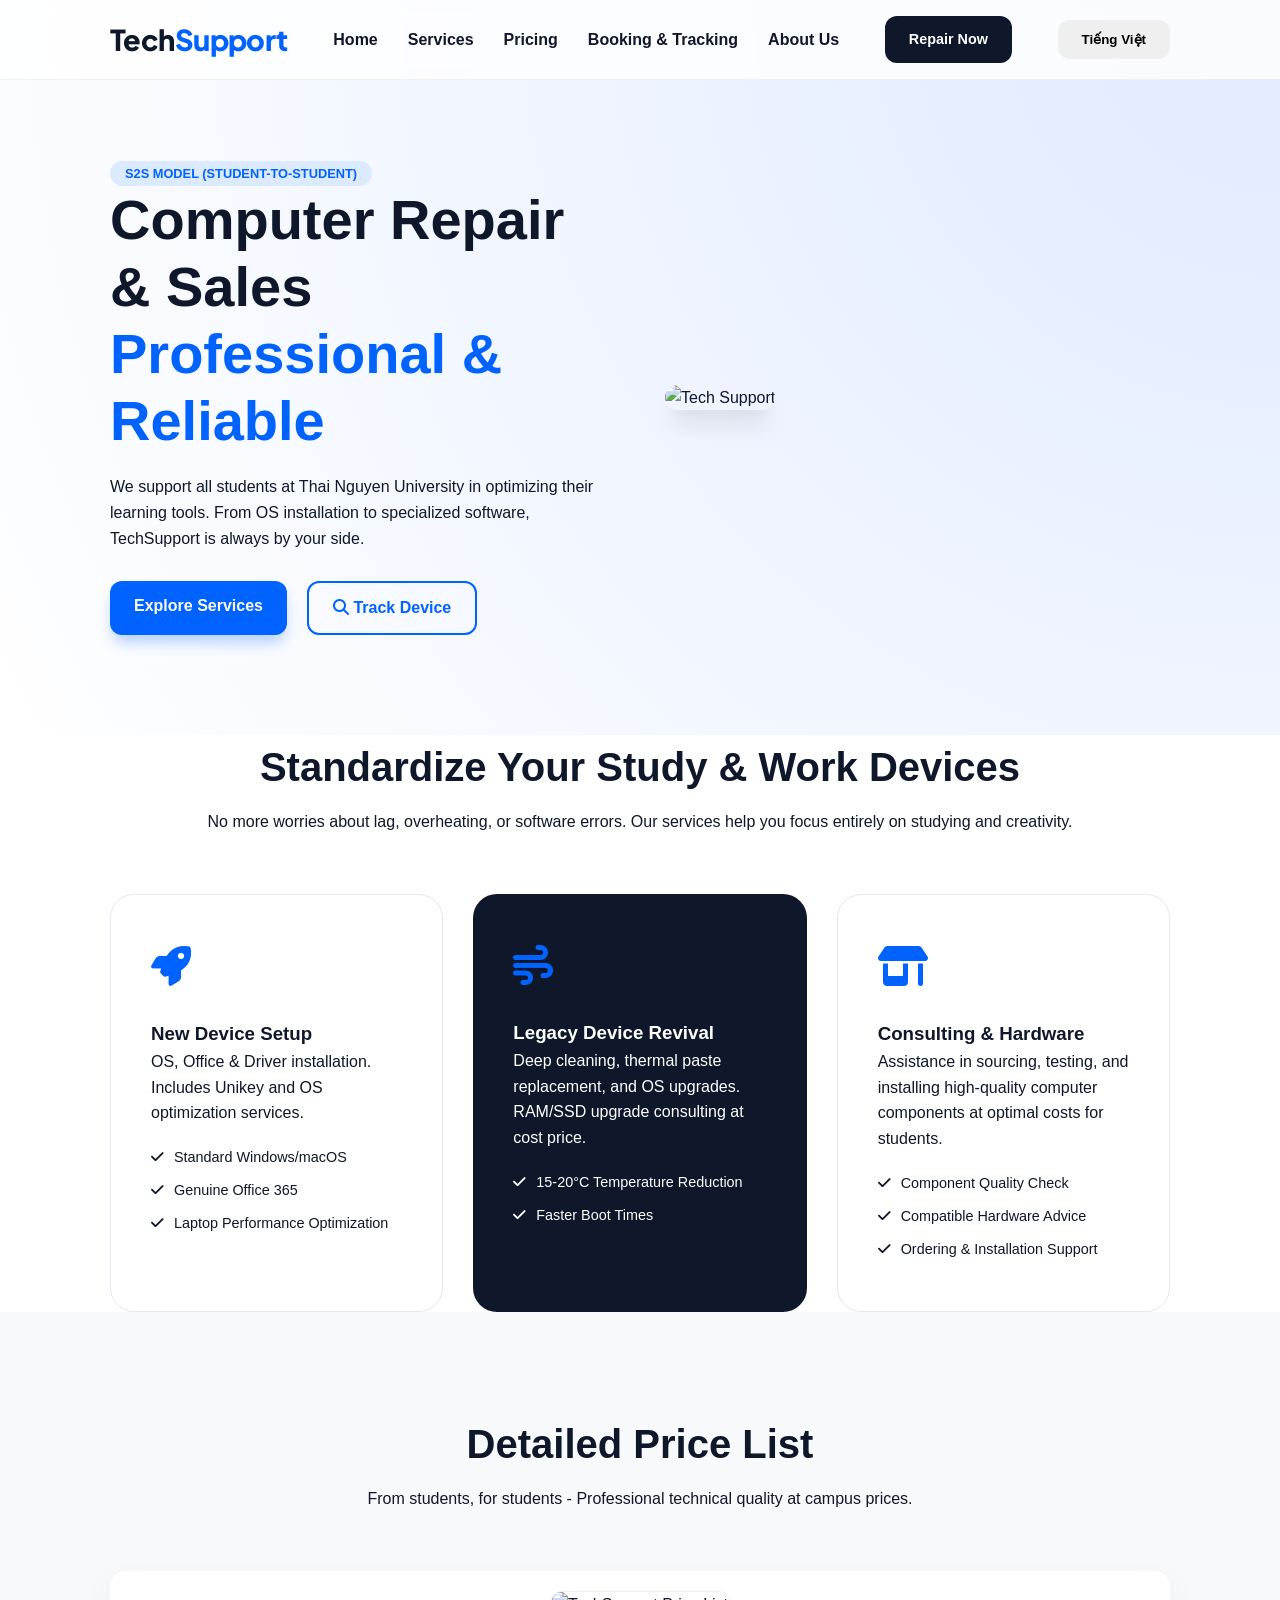
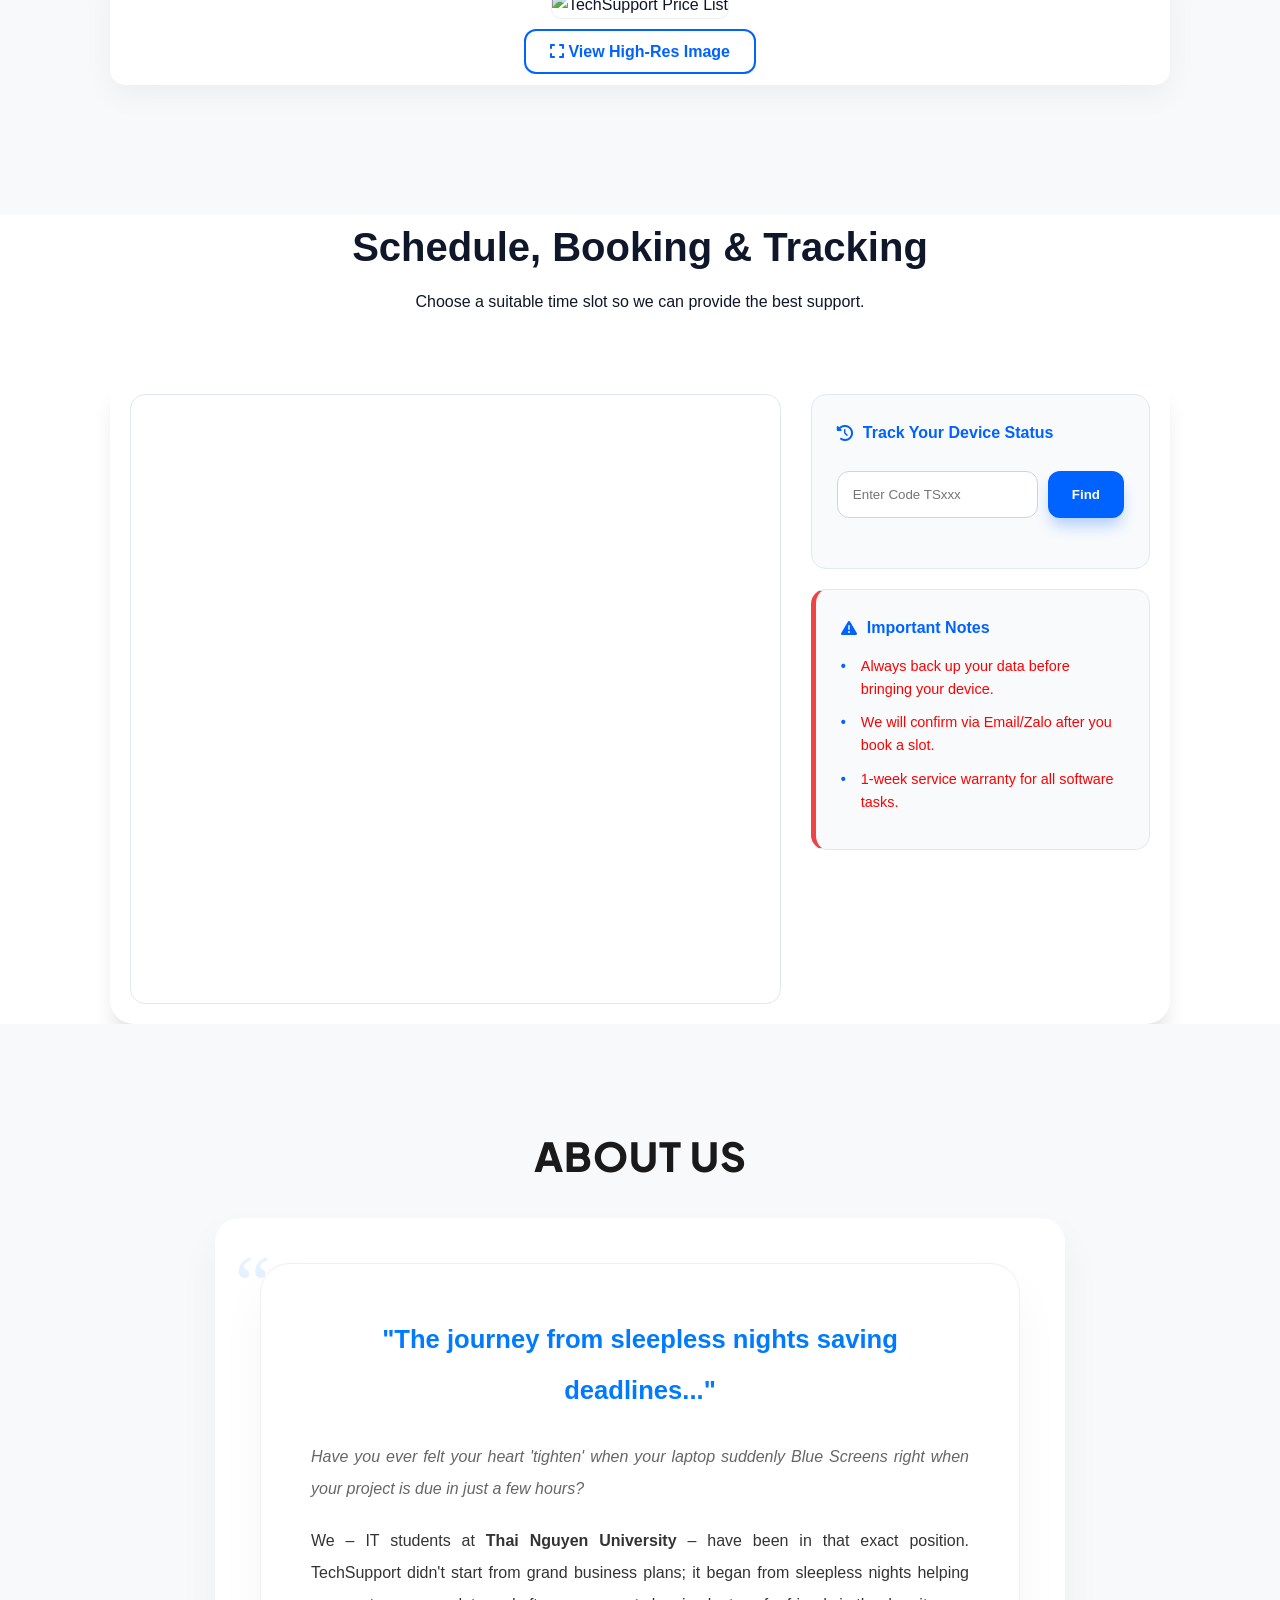
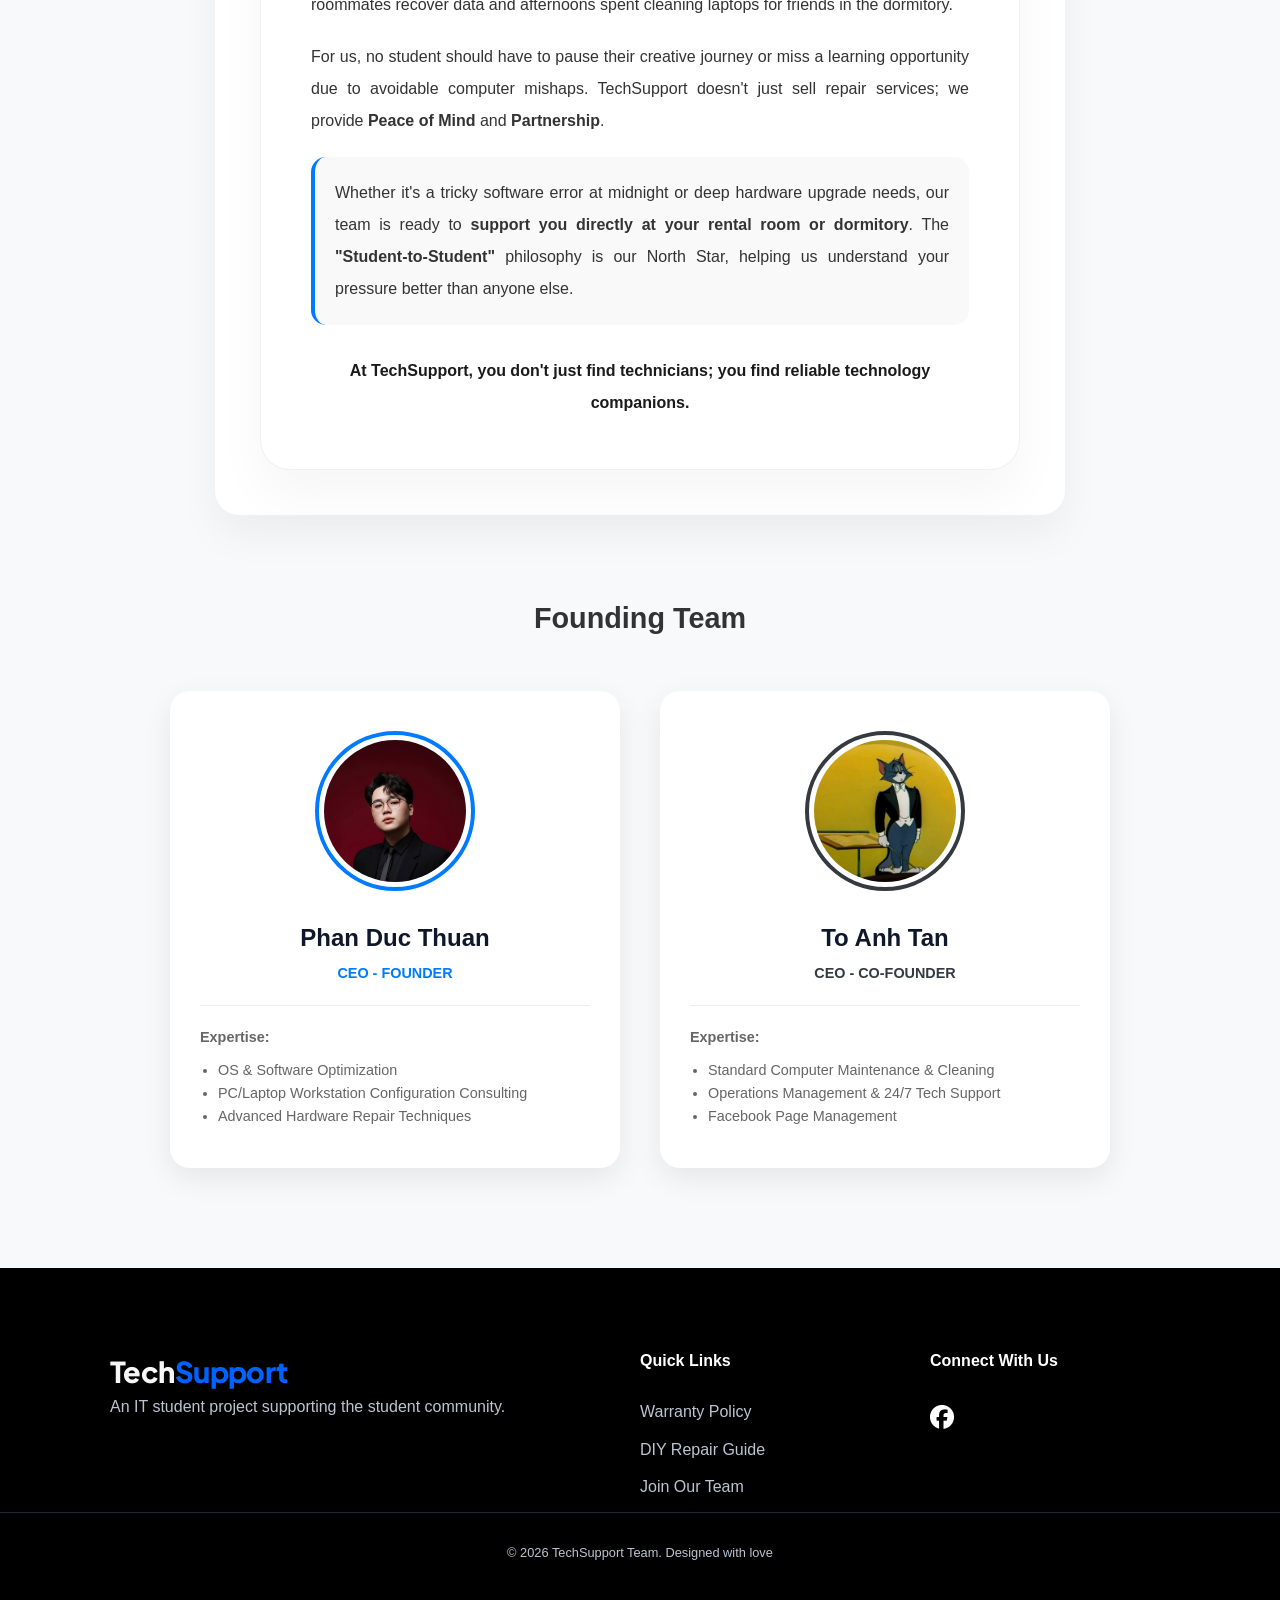
==== EnIndex.html @ 957a79d4 "TechSupport ver 2.0 (Fixed 404)" ====
<!DOCTYPE html>
<html lang="en">
<head>
    <meta charset="UTF-8">
    <meta name="viewport" content="width=device-width, initial-scale=1.0">
    <title>TechSupport</title>
    <link href="https://fonts.googleapis.com/css2?family=Plus+Jakarta+Sans:wght@400;600;800&display=swap" rel="stylesheet">
    <link rel="stylesheet" href="https://cdnjs.cloudflare.com/ajax/libs/font-awesome/6.4.0/css/all.min.css">
    <link rel="stylesheet" href="style.css">
    <link rel="icon" type="image/png" href="logo.png">
</head>
<body>

    <nav class="navbar">
        <div class="container nav-content">
            <div class="logo">Tech<span>Support</span></div>
            <ul class="nav-links">
                <li><a href="#home">Home</a></li>
                <li><a href="#services">Services</a></li>
                <li><a href="#software">Pricing</a></li>
                <li><a href="#booking">Booking & Tracking</a></li>
                <li><a href="#about">About Us</a></li>
            </ul>
            <a href="#booking" class="btn btn-nav">Repair Now</a>
            <button type="button" class="btn" onclick="window.location.href='index.html'">Tiếng Việt</button>
        </div>
    </nav>

    <header id="home" class="hero">
        <div class="container hero-wrapper">
            <div class="hero-text">
                <span class="badge">S2S Model (Student-to-Student)</span>
                <h1>Computer Repair & Sales <br><span>Professional & Reliable</span></h1>
                <p>We support all students at Thai Nguyen University in optimizing their learning tools. From OS installation to specialized software, TechSupport is always by your side.</p>
                <div class="hero-btns">
                    <a href="#services" class="btn btn-primary">Explore Services</a>
                    <a href="#booking" class="btn btn-outline"><i class="fa-solid fa-magnifying-glass"></i> Track Device</a>
                </div>
            </div>
            <div class="hero-image">
                <img src="https://cdn.hstatic.net/files/200000722513/file/laptop-1.jpg" alt="Tech Support">
            </div>
        </div>
    </header>

    <section id="services" class="section container">
        <div class="section-header">
            <h2>Standardize Your Study & Work Devices</h2>
            <p>No more worries about lag, overheating, or software errors. Our services help you focus entirely on studying and creativity.</p>
        </div>
        <div class="service-grid">
            <div class="card">
                <div class="card-icon"><i class="fa-solid fa-rocket"></i></div>
                <h3>New Device Setup</h3>
                <p>OS, Office & Driver installation. Includes Unikey and OS optimization services.</p>
                <ul class="card-list">
                    <li><i class="fa-solid fa-check"></i> Standard Windows/macOS</li>
                    <li><i class="fa-solid fa-check"></i> Genuine Office 365</li>
                    <li><i class="fa-solid fa-check"></i> Laptop Performance Optimization</li>
                </ul>
            </div>
            <div class="card active">
                <div class="card-icon"><i class="fa-solid fa-wind"></i></div>
                <h3>Legacy Device Revival</h3>
                <p>Deep cleaning, thermal paste replacement, and OS upgrades. RAM/SSD upgrade consulting at cost price.</p>
                <ul class="card-list">
                    <li><i class="fa-solid fa-check"></i> 15-20°C Temperature Reduction</li>
                    <li><i class="fa-solid fa-check"></i> Faster Boot Times</li>
                </ul>
            </div>
            <div class="card">
                <div class="card-icon"><i class="fa-solid fa-shop"></i></div>
                <h3>Consulting & Hardware</h3>
                <p>Assistance in sourcing, testing, and installing high-quality computer components at optimal costs for students.</p>
                <ul class="card-list">
                    <li><i class="fa-solid fa-check"></i> Component Quality Check</li>
                    <li><i class="fa-solid fa-check"></i> Compatible Hardware Advice</li>
                    <li><i class="fa-solid fa-check"></i> Ordering & Installation Support</li>
                </ul>
            </div>
        </div>
    </section>

    <section id="software" class="section gray-bg">
        <div class="container">
            <div class="section-header">
                <h2>Detailed Price List</h2>
                <p>From students, for students - Professional technical quality at campus prices.</p>
            </div>
            
            <div class="price-list-container">
                <img src="EnPricelist.png" alt="TechSupport Price List" class="price-img">
                
                <div class="price-actions">
                    <a href="EnPricelist.png" target="_blank" class="btn btn-outline">
                        <i class="fa-solid fa-expand"></i> View High-Res Image
                    </a>
                </div>
            </div>
    </section>

    <section id="booking" class="section container">
    <div class="section-header">
        <h2>Schedule, Booking & Tracking</h2>
        <p>Choose a suitable time slot so we can provide the best support.</p>
    </div>
    
    <div class="booking-wrapper">
        <div class="calendar-container">
            <iframe src="https://calendar.google.com/calendar/appointments/schedules/AcZssZ1w2_72dO9XWgs0VeVEP46Rj1G3YPMXmyUX6sjBnlM5pQ_FQQADXQ5QsxmzSHDE0nRqcTRRqhzc?gv=true" style="border: 0" width="100%" height="600" frameborder="0"></iframe>
        </div>
        <div class="booking-sidebar">
            <div class="info-card">
                <h4><i class="fa-solid fa-clock-rotate-left"></i> Track Your Device Status</h4>
                <div class="tracking-input">
                    <input type="text" id="trackID" placeholder="Enter Code TSxxx">
                    <button class="btn btn-primary">Find</button>
                </div>
            </div>
            
            <div class="info-card warning">
                <h4><i class="fa-solid fa-triangle-exclamation"></i> Important Notes</h4>
                <ul>
                    <li style="color: #ff0000;">Always back up your data before bringing your device.</li>
                    <li style="color: #ff0000;">We will confirm via Email/Zalo after you book a slot.</li>
                    <li style="color: #ff0000;">1-week service warranty for all software tasks.</li>
                </ul>
            </div>
        </div>
    </div>
</section>

<section id="about" class="section gray-bg">
    <div class="container">
        
        <div class="about-header">
            <h2 class="about-title" style="font-family: 'Plus Jakarta Sans', sans-serif;">About Us</h2>
            <div class="about-card-wrapper">
                <span class="quote-icon">“</span>
                <div class="about-content-inner">
                    <h3 class="about-subtitle">"The journey from sleepless nights saving deadlines..."</h3>

                    <p class="text-italic">
                        Have you ever felt your heart 'tighten' when your laptop suddenly Blue Screens right when your project is due in just a few hours?
                    </p>

                    <p class="text-paragraph">
                        We – IT students at <strong>Thai Nguyen University</strong> – have been in that exact position. TechSupport didn't start from grand business plans; it began from sleepless nights helping roommates recover data and afternoons spent cleaning laptops for friends in the dormitory.
                    </p>

                    <p class="text-paragraph">
                        For us, no student should have to pause their creative journey or miss a learning opportunity due to avoidable computer mishaps. TechSupport doesn't just sell repair services; we provide <strong>Peace of Mind</strong> and <strong>Partnership</strong>.
                    </p>

                    <p class="highlight-box">
                        Whether it's a tricky software error at midnight or deep hardware upgrade needs, our team is ready to <strong>support you directly at your rental room or dormitory</strong>. The <strong>"Student-to-Student"</strong> philosophy is our North Star, helping us understand your pressure better than anyone else.
                    </p>

                    <p class="text-footer">
                        At TechSupport, you don't just find technicians; you find reliable technology companions.
                    </p>
                </div>
            </div>
        </div>

        <h3 class="team-title">Founding Team</h3>
        <div class="team-container">
            
            <div class="team-card">
                <div class="team-card-body">
                    <img src="ThuanPhan.jpg" alt="CEO Founder" class="team-img">
                    <h4 class="team-name">Phan Duc Thuan</h4>
                    <p class="team-role">CEO - Founder</p>
                    <div class="expertise-box">
                        <strong>Expertise:</strong>
                        <ul class="expertise-list">
                            <li>OS & Software Optimization</li>
                            <li>PC/Laptop Workstation Configuration Consulting</li>
                            <li>Advanced Hardware Repair Techniques</li>
                        </ul>
                    </div>
                </div>
            </div>

            <div class="team-card">
                <div class="team-card-body">
                    <img src="ToTan.webp" alt="Co-Founder" class="team-img team-img-alt">
                    <h4 class="team-name">To Anh Tan</h4>
                    <p class="team-role team-role-alt">CEO - Co-Founder</p>
                    <div class="expertise-box">
                        <strong>Expertise:</strong>
                        <ul class="expertise-list">
                            <li>Standard Computer Maintenance & Cleaning</li>
                            <li>Operations Management & 24/7 Tech Support</li>
                            <li>Facebook Page Management</li>
                        </ul>
                    </div>
                </div>
            </div>

        </div>
    </div>
</section>

    <footer class="footer">
        <div class="container footer-grid">
            <div class="footer-about">
                <div class="logo" style="color: #f7f7f7;">Tech<span>Support</span></div>
                <p>An IT student project supporting the student community.</p>
            </div>
            <div class="footer-links">
                <h4>Quick Links</h4>
                <ul>
                    <li><a href="EnWarranty.html">Warranty Policy</a></li>
                    <li><a href="EnCareer.html">DIY Repair Guide</a></li>
                    <li><a href="EnRecruitment.html">Join Our Team</a></li>
                </ul>
            </div>
            <div class="footer-contact">
                <h4>Connect With Us</h4>
                <div class="social-icons">
                    <a href="https://www.facebook.com/people/TechSupport-Sinh-Viên-Vọc-Vạch/61582185616325/" style="color: white;"><i class="fa-brands fa-facebook"></i></a>
                </div>
            </div>
        </div>
        <div class="footer-bottom">
            <p>&copy; 2026 TechSupport Team. Designed with love</p>
        </div>
    </footer>
<script src="script.js"></script>
</body>
</html>
---- style.css ----
:root {
    --primary: #0062ff;
    --secondary: #00d2ff;
    --dark: #0f172a;
    --gray: #64748b;
    --light: #f8fafc;
    --white: #ffffff;
    --shadow: 0 20px 25px -5px rgba(0, 0, 0, 0.1), 0 10px 10px -5px rgba(0, 0, 0, 0.04);
}


* { margin: 0; padding: 0; box-sizing: border-box; }

body {
    font-family: 'Plus Jakarta Sans', sans-serif;
    color: var(--dark);
    background-color: var(--white);
    line-height: 1.6;
}

.container { max-width: 1200px; margin: 0 auto; padding: 0 20px; }

/* Navbar */
.navbar {
    height: 80px;
    display: flex;
    align-items: center;
    position: fixed;
    width: 100%;
    top: 0;
    background: rgba(255, 255, 255, 0.8);
    -webkit-backdrop-filter: blur(10px);
    backdrop-filter: blur(10px);
    z-index: 1000;
    border-bottom: 1px solid rgba(0,0,0,0.05);
}

.nav-content { display: flex; justify-content: space-between; align-items: center; width: 100%; }

.logo { 
    /* Ưu tiên Plus Jakarta Sans, nếu không có sẽ dùng Be Vietnam Pro */
    font-family: 'Plus Jakarta Sans', 'Be Vietnam Pro', sans-serif; 
    font-size: 1.8rem; 
    font-weight: 800; 
    letter-spacing: -0.02em; /* Giảm khoảng cách chữ để trông chuyên nghiệp hơn */ 
}

.logo span { 
    color: var(--primary); 
}

.nav-links { display: flex; list-style: none; gap: 30px; }
.nav-links a { text-decoration: none; color: var(--dark); font-weight: 600; transition: 0.3s; }
.nav-links a:hover { color: var(--primary); }

/* Buttons */
.btn {
    padding: 12px 24px;
    border-radius: 12px;
    text-decoration: none;
    font-weight: 700;
    transition: 0.3s;
    cursor: pointer;
    border: none;
}
.btn-primary { background: var(--primary); color: var(--white); box-shadow: 0 10px 15px -3px rgba(0, 98, 255, 0.3); }
.btn-outline { border: 2px solid var(--primary); color: var(--primary); background: transparent; }
.btn-nav { background: var(--dark); color: var(--white); font-size: 0.9rem; }
.btn:hover { transform: translateY(-2px); opacity: 0.9; }

/* Hero */
.hero {
    padding: 160px 0 100px;
    background: radial-gradient(circle at top right, #e0eaff, var(--white));
}
.hero-wrapper { display: flex; align-items: center; gap: 50px; }
.hero-text { flex: 1; }
.hero-text h1 { font-size: 3.5rem; line-height: 1.2; margin-bottom: 20px; }
.hero-text h1 span { color: var(--primary); }
.hero-btns { display: flex; gap: 20px; margin-top: 30px; }
.hero-image { flex: 1; }
.hero-image img { width: 100%; border-radius: 30px; box-shadow: var(--shadow); }
.badge { background: #dbeafe; color: var(--primary); padding: 5px 15px; border-radius: 20px; font-weight: 700; font-size: 0.8rem; text-transform: uppercase; }

/* Section Header */
.section { padding: 100px 0; }
.section-header { text-align: center; margin-bottom: 60px; }
.section-header h2 { font-size: 2.5rem; margin-bottom: 10px; }

/* Service Cards */
.service-grid { display: grid; grid-template-columns: repeat(auto-fit, minmax(300px, 1fr)); gap: 30px; }
.card {
    padding: 40px;
    border-radius: 24px;
    background: var(--white);
    border: 1px solid #e2e8f0;
    transition: 0.4s;
}
.card:hover { transform: translateY(-10px); border-color: var(--primary); box-shadow: var(--shadow); }
.card.active { background: var(--dark); color: var(--white); border: none; }
.card-icon { font-size: 2.5rem; color: var(--primary); margin-bottom: 20px; }
.card.active.card-icon { color: var(--secondary); }
.card-list { list-style: none; margin-top: 20px; }
.card-list li { margin-bottom: 10px; font-size: 0.9rem; display: flex; align-items: center; gap: 10px; }

/* Software Section */
.gray-bg { background: #f1f5f9; }
.software-tabs { display: flex; flex-direction: column; gap: 15px; }
.tab-item { background: var(--white); padding: 20px; border-radius: 15px; border-left: 5px solid var(--primary); font-weight: 600; }

/* Booking & Tracking */
.booking-container {
    display: grid;
    grid-template-columns: 1.2fr 1fr;
    gap: 50px;
    background: var(--white);
    padding: 60px;
    border-radius: 30px;
    box-shadow: var(--shadow);
}
.tracking-input { display: flex; gap: 10px; margin: 25px 0; }
.tracking-input input { flex: 1; padding: 15px; border-radius: 12px; border: 1px solid #cbd5e1; outline: none; }
.warning-text { color: #ef4444; font-weight: 700; font-size: 0.9rem; }
.iframe-placeholder {
    background: #f8fafc;
    height: 100%;
    border-radius: 20px;
    display: flex;
    flex-direction: column;
    justify-content: center;
    align-items: center;
    border: 2px dashed #cbd5e1;
    color: var(--gray);
}
.iframe-placeholder i { font-size: 3rem; margin-bottom: 15px; }

/* Footer */
.footer { background: #000000; color: #bbc5d2; padding: 80px 0 40px; }
.footer-grid { display: grid; grid-template-columns: 2fr 1fr 1fr; gap: 50px; margin-bottom: 50px; }
.footer-about.logo { color: var(--white); margin-bottom: 20px; }
.footer h4 { color: var(--white); margin-bottom: 25px; }
.footer ul { list-style: none; }
.footer ul li { margin-bottom: 12px; }
.footer ul a { color: inherit; text-decoration: none; transition: 0.3s; }
.footer ul a:hover { color: var(--white); }
.social-icons { display: flex; gap: 20px; font-size: 1.5rem; color:#007bff }
.footer-bottom { text-align: center; border-top: 1px solid #1e293b; padding-top: 30px; font-size: 0.8rem; }

/* Responsive */
@media (max-width: 992px) {
   .hero-wrapper { flex-direction: column; text-align: center; }
   .hero-text h1 { font-size: 2.5rem; }
   .hero-btns { justify-content: center; }
   .booking-container { grid-template-columns: 1fr; }
   .nav-links { display: none; }
}
.booking-wrapper {
    display: grid;
    grid-template-columns: 2fr 1fr;
    gap: 30px;
    background: var(--white);
    padding: 20px;
    border-radius: 24px;
    box-shadow: var(--shadow);
}

.calendar-container {
    border-radius: 15px;
    overflow: hidden;
    border: 1px solid #e2e8f0;
    min-height: 600px;
}

.booking-sidebar {
    display: flex;
    flex-direction: column;
    gap: 20px;
}

.info-card {
    background: #f8fafc;
    padding: 25px;
    border-radius: 15px;
    border: 1px solid #e2e8f0;
}

.info-card h4 {
    margin-bottom: 15px;
    color: var(--primary);
    display: flex;
    align-items: center;
    gap: 10px;
}

.info-card.warning {
    border-left: 5px solid #ef4444;
}

.info-card ul {
    list-style: none;
    font-size: 0.9rem;
}

.info-card ul li {
    margin-bottom: 10px;
    padding-left: 20px;
    position: relative;
}

.info-card ul li::before {
    content: "•";
    color: var(--primary);
    position: absolute;
    left: 0;
    font-weight: bold;
}

/* Tối ưu cho di động */
@media (max-width: 992px) {
   .booking-wrapper {
        grid-template-columns: 1fr;
    }
   .calendar-container {
        min-height: 500px;
    }
}
/* Tối ưu hiển thị bảng giá */
.price-list-container {
    background: #fff;
    padding: 20px;
    border-radius: 15px;
    box-shadow: 0 10px 30px rgba(0,0,0,0.05);
    text-align: center;
    margin-bottom: 30px;
}

.price-img {
    max-width: 100%;
    height: auto;
    border-radius: 10px;
    border: 1px solid #eee;
    transition: transform 0.3s ease;
}

.price-img:hover {
    transform: scale(1.01); /* Hiệu ứng nổi nhẹ khi di chuột */
}

.price-actions {
    margin-top: 20px;
}

.software-tabs {
    display: grid;
    gap: 15px;
    margin-top: 40px;
}

.tab-item {
    background: #fff;
    padding: 15px;
    border-left: 4px solid var(--primary-color); 
    border-radius: 5px;
    font-size: 0.95rem;
}
/* About Styles */
.section.gray-bg {
    padding: 100px 0;
    background-color: #f8f9fa;
}

.container {
    max-width: 1100px;
    margin: 0 auto;
    padding: 0 20px;
}

/* Header & Intro Section */
.about-header {
    text-align: center;
    margin-bottom: 80px;
}

.about-title {
    font-size: 2.5rem;
    color: #1a1a1a;
    margin-bottom: 30px;
    font-weight: 800;
    text-transform: uppercase;
    letter-spacing: 1px;
}

.about-card-wrapper {
    max-width: 850px;
    margin: 0 auto;
    text-align: justify;
    line-height: 1.9;
    color: #444;
    background: #ffffff;
    padding: 45px;
    border-radius: 24px;
    box-shadow: 0 20px 40px rgba(0,0,0,0.05);
    position: relative;
}

.quote-icon {
    font-size: 5rem;
    color: #007bff;
    opacity: 0.1;
    position: absolute;
    top: -10px;
    left: 20px;
    font-family: serif;
}

.about-content-inner {
    max-width: 900px;
    margin: 0 auto;
    text-align: justify;
    line-height: 2;
    color: #333;
    background: #ffffff;
    padding: 50px;
    border-radius: 30px;
    box-shadow: 0 25px 50px rgba(0,0,0,0.04);
    border: 1px solid #f0f0f0;
}

.about-subtitle {
    color: #007bff;
    font-size: 1.6rem;
    margin-bottom: 25px;
    text-align: center;
    font-weight: 700;
}

.text-italic {
    margin-bottom: 20px;
    font-style: italic;
    color: #666;
}

.text-paragraph {
    margin-bottom: 20px;
}

.highlight-box {
    margin-bottom: 20px;
    padding: 20px;
    background: #f9f9f9;
    border-radius: 15px;
    border-left: 4px solid #007bff;
}

.text-footer {
    text-align: center;
    font-weight: 600;
    color: #1a1a1a;
    margin-top: 30px;
}

/* Team Section */
.team-title {
    text-align: center;
    font-size: 1.8rem;
    margin-bottom: 50px;
    color: #333;
}

.team-container {
    display: flex;
    flex-wrap: wrap;
    justify-content: center;
    gap: 40px;
}

.team-card {
    flex: 1;
    min-width: 320px;
    max-width: 450px;
    background: #fff;
    border-radius: 20px;
    overflow: hidden;
    box-shadow: 0 10px 30px rgba(0,0,0,0.08);
    transition: transform 0.3s ease;
}

.team-card:hover {
    transform: translateY(-5px);
}

.team-card-body {
    padding: 40px 30px;
    text-align: center;
}

.team-img {
    width: 160px;
    height: 160px;
    border-radius: 50%;
    object-fit: cover;
    margin-bottom: 20px;
    border: 4px solid #007bff;
    padding: 5px;
}

.team-img-alt {
    border-color: #343a40;
}

.team-name {
    font-size: 1.5rem;
    margin-bottom: 5px;
}

.team-role {
    color: #007bff;
    font-weight: 700;
    font-size: 0.9rem;
    text-transform: uppercase;
    margin-bottom: 20px;
}

.team-role-alt {
    color: #343a40;
}

.expertise-box {
    text-align: left;
    font-size: 0.9rem;
    color: #666;
    border-top: 1px solid #eee;
    padding-top: 20px;
}

.expertise-list {
    padding-left: 18px;
    margin-top: 10px;
}

/* Recruitment Page Styles */
.recruitment-bg {
    background: radial-gradient(circle at top right, #e9f2ff, #f8f9fa);
    min-height: 100vh;
}

.recruit-hero {
    text-align: center;
    margin-bottom: 60px;
}

.glow-text {
    font-size: 3.5rem;
    font-weight: 900;
    color: #007bff;
    text-shadow: 0 0 20px rgba(0, 123, 255, 0.2);
    margin-bottom: 15px;
}

.hero-subtitle {
    font-size: 1.2rem;
    color: #555;
    max-width: 700px;
    margin: 0 auto;
}

/* Benefits Card - Glassmorphism style */
.benefits-grid {
    display: grid;
    grid-template-columns: repeat(auto-fit, minmax(280px, 1fr));
    gap: 25px;
    margin-bottom: 80px;
}

.benefit-card {
    background: rgba(255, 255, 255, 0.7);
    backdrop-filter: blur(10px);
    -webkit-backdrop-filter: blur(10px);
    padding: 35px;
    border-radius: 20px;
    border: 1px solid rgba(255, 255, 255, 0.5);
    text-align: center;
    box-shadow: 0 10px 30px rgba(0, 0, 0, 0.03);
    transition: 0.3s;
}

.benefit-card i {
    font-size: 2.5rem;
    color: #007bff;
    margin-bottom: 20px;
}

.benefit-card:hover {
    background: #007bff;
}

.benefit-card:hover h4, .benefit-card:hover p, .benefit-card:hover i {
    color: #fff;
}

/* Job Items */
.section-title {
    text-align: center;
    font-size: 2rem;
    margin-bottom: 40px;
    color: #1a1a1a;
}

.jobs-container {
    display: flex;
    flex-direction: column;
    gap: 20px;
    max-width: 900px;
    margin: 0 auto 60px;
}

.job-item {
    background: #fff;
    padding: 30px;
    border-radius: 15px;
    border: 1px solid #eee;
    box-shadow: 0 5px 15px rgba(0,0,0,0.02);
    position: relative;
    overflow: hidden;
}

.tech-border {
    border-left: 6px solid #007bff;
}

.job-tag {
    background: #ff4757;
    color: #fff;
    padding: 4px 12px;
    border-radius: 20px;
    font-size: 0.7rem;
    text-transform: uppercase;
    font-weight: bold;
    margin-bottom: 10px;
    display: inline-block;
}

.job-header h4 {
    font-size: 1.4rem;
    margin-bottom: 10px;
}

.job-requirements {
    list-style: none;
    padding: 0;
    display: flex;
    gap: 20px;
    margin-top: 15px;
    font-size: 0.9rem;
    color: #666;
}

.job-requirements i {
    color: #2ed573;
    margin-right: 5px;
}

/* Apply Box */
.apply-box {
    text-align: center;
    background: #1a1a1a; /* Dark Tech/Gaming Style */
    color: #fff;
    padding: 60px;
    border-radius: 30px;
    margin-top: 50px;
}

/* Đảm bảo toàn bộ trang web dùng font hỗ trợ tiếng Việt tốt */
body {
    font-family: 'Inter', sans-serif;
}

.btn-apply {
    display: inline-block;
    background: #007bff;
    color: #fff;
    padding: 18px 45px;
    border-radius: 50px;
    text-decoration: none;
    
    font-family: 'Inter', sans-serif;
    font-weight: 800; 
    text-transform: uppercase;
    letter-spacing: 0.5px; 
    margin-top: 30px;
    transition: all 0.3s ease;
    box-shadow: 0 4px 15px rgba(0, 123, 255, 0.3);
}

.btn-apply:hover {
    background: #fff;
    color: #007bff;
    transform: translateY(-3px);
    box-shadow: 0 6px 20px rgba(0, 123, 255, 0.4);
}
/* Policy Page Styles */
.policy-content { padding: 120px 0 80px; max-width: 800px; margin: 0 auto; }
.policy-card { background: var(--white); padding: 40px; border-radius: 24px; box-shadow: var(--shadow); margin-bottom: 30px; }
.policy-card h2 { color: var(--primary); margin-bottom: 20px; font-size: 1.8rem; border-left: 5px solid var(--primary); padding-left: 15px; }
.policy-card p,.policy-card li { color: var(--gray); margin-bottom: 15px; }
.urgent-box { background: #fff1f2; border: 1px solid #fecaca; padding: 20px; border-radius: 12px; color: #e11d48; font-weight: 600; margin-top: 20px; }
.back-home { margin-top: 40px; text-align: center; }
.back-home a { display: inline-block; background: var(--primary); color: var(--white); padding: 12px 30px; border-radius: 50px; text-decoration: none; font-weight: 700; transition: 0.3s; }
.back-home a:hover { background: var(--white); color: var(--primary); transform: translateY(-3px); box-shadow: 0 6px 20px rgba(0, 98, 255, 0.3); }
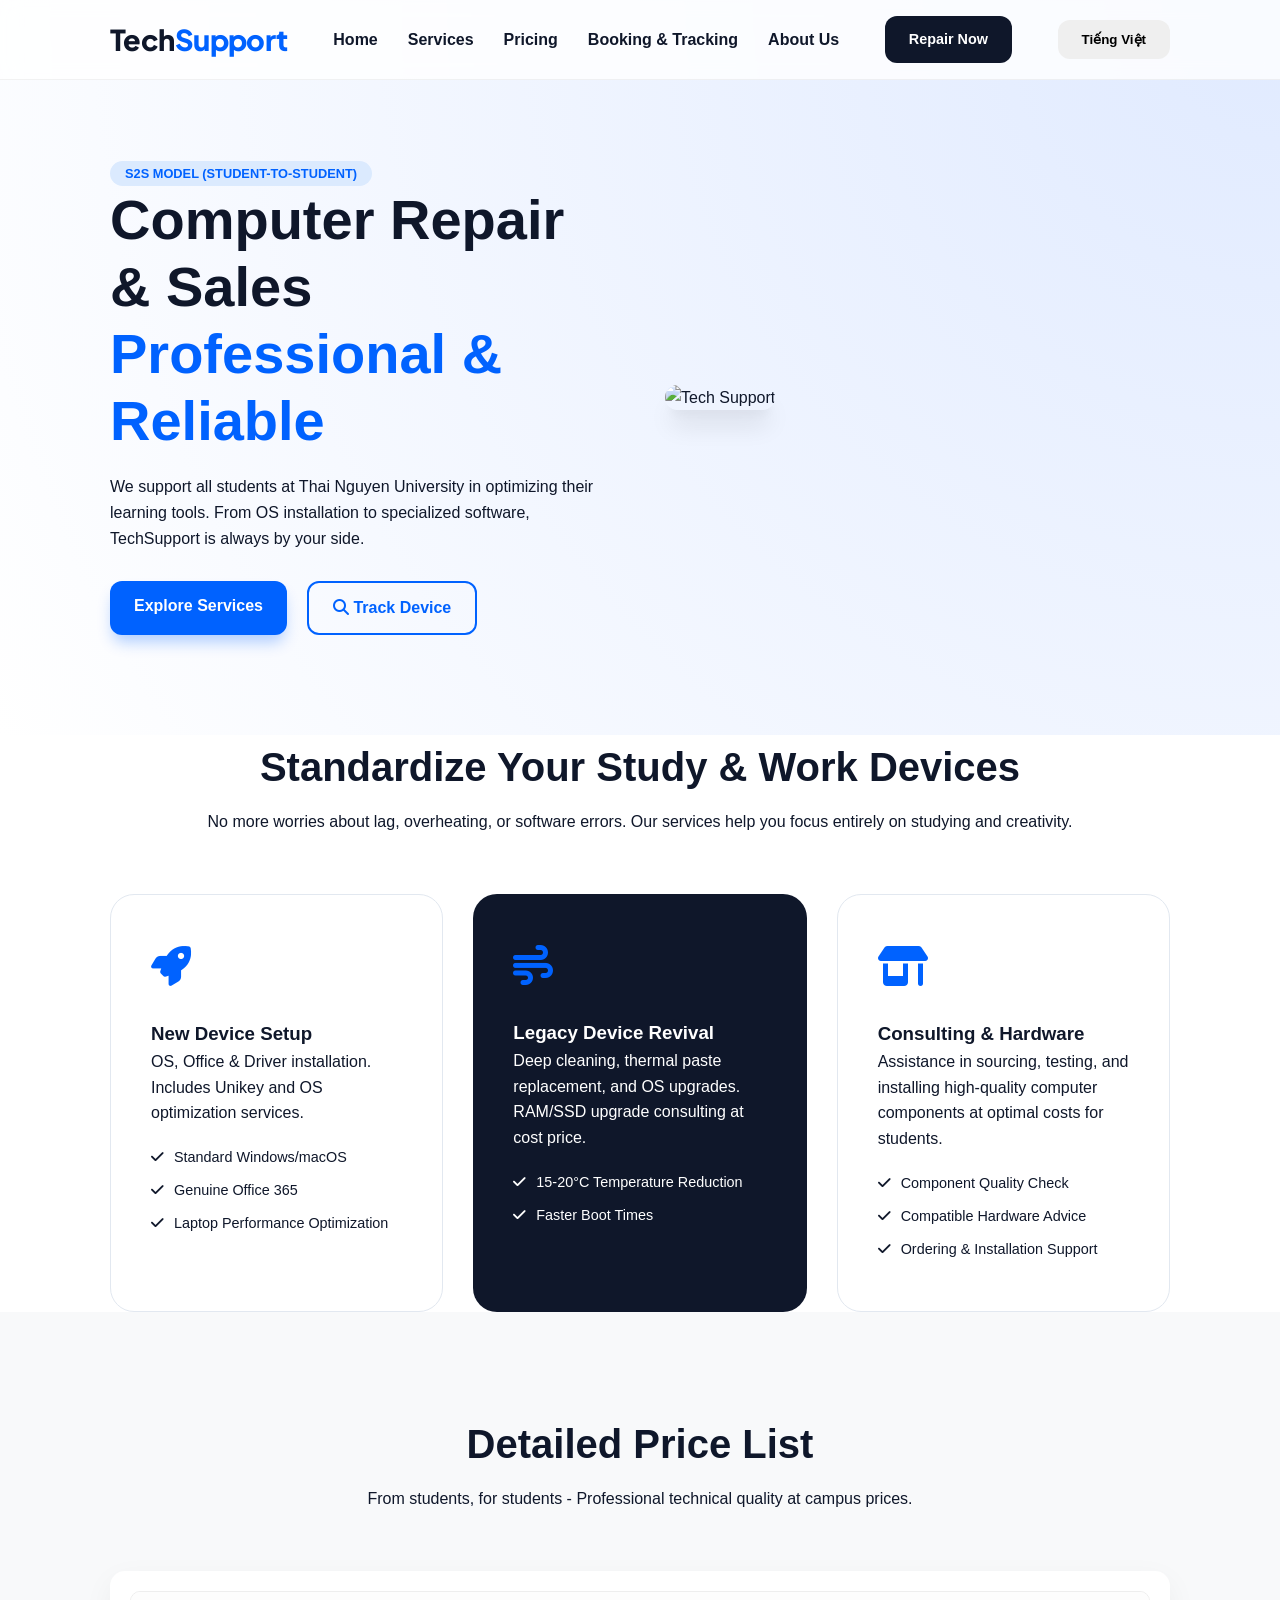
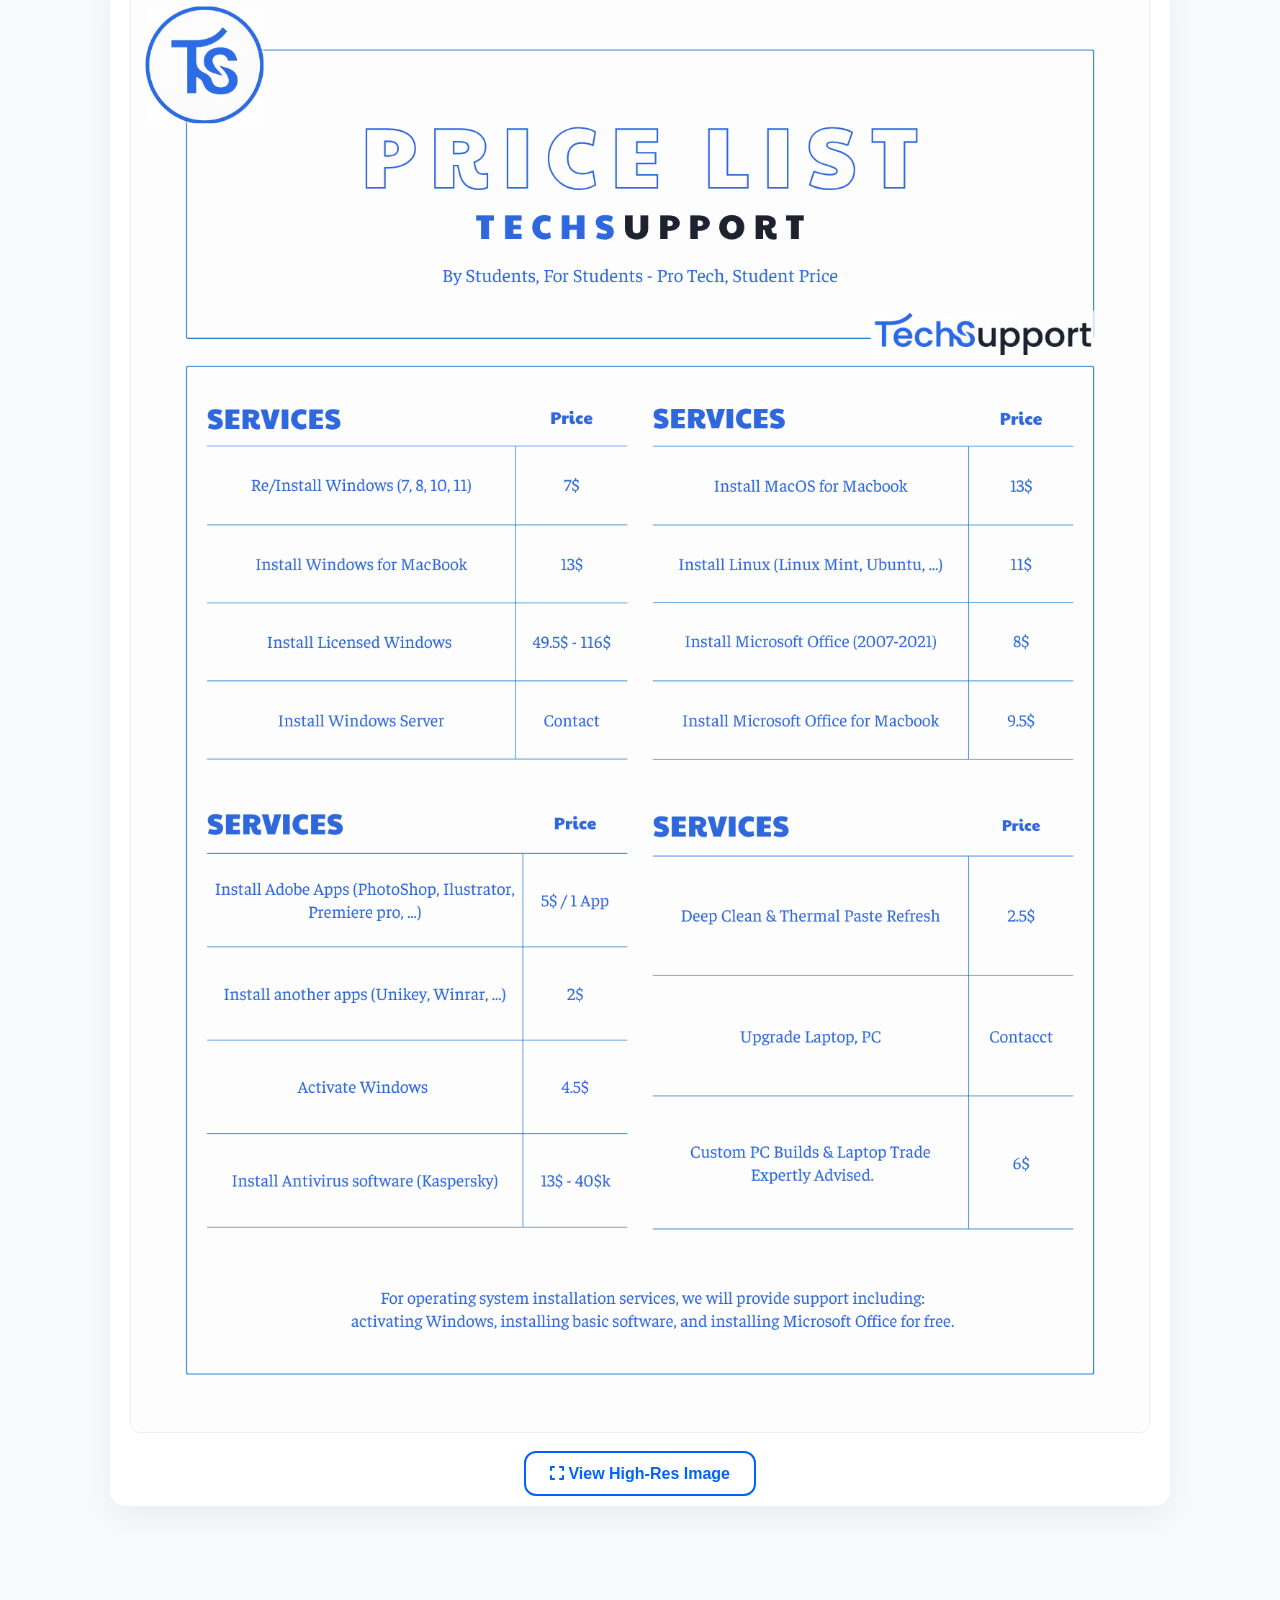
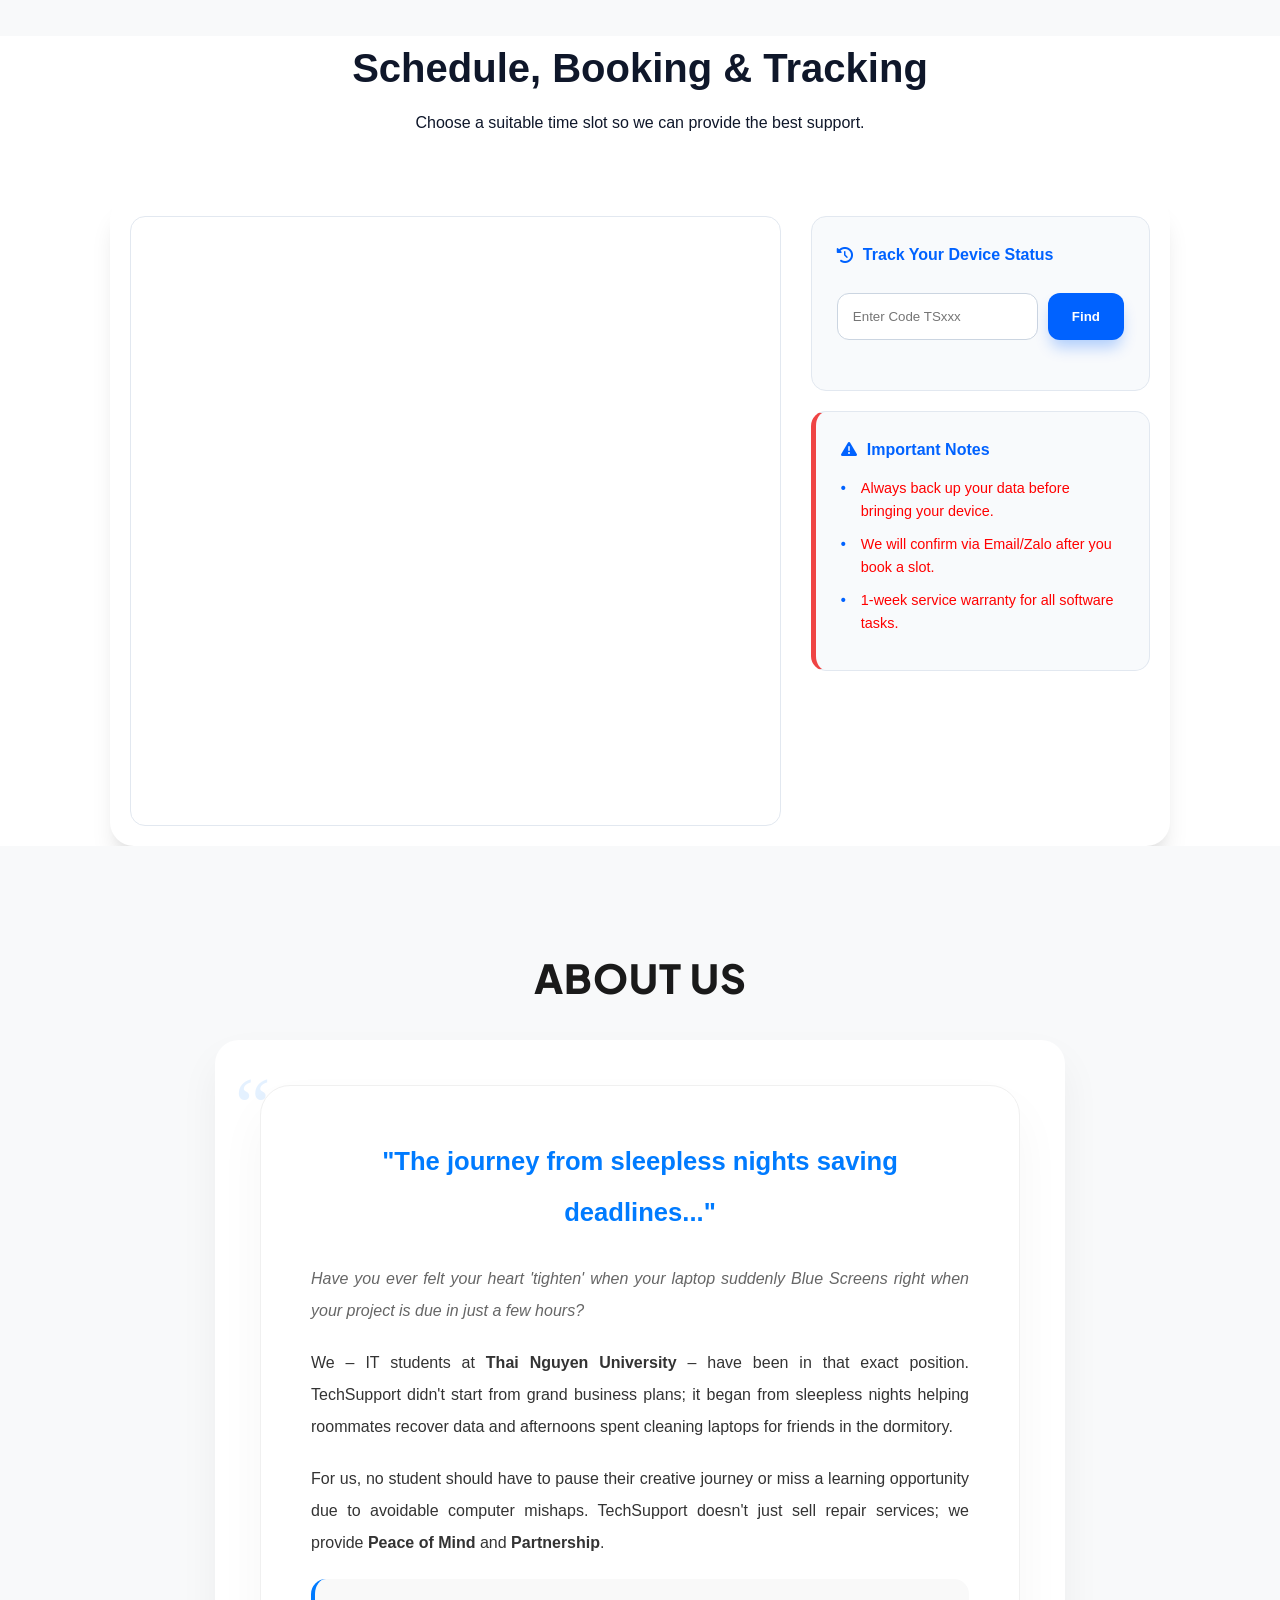
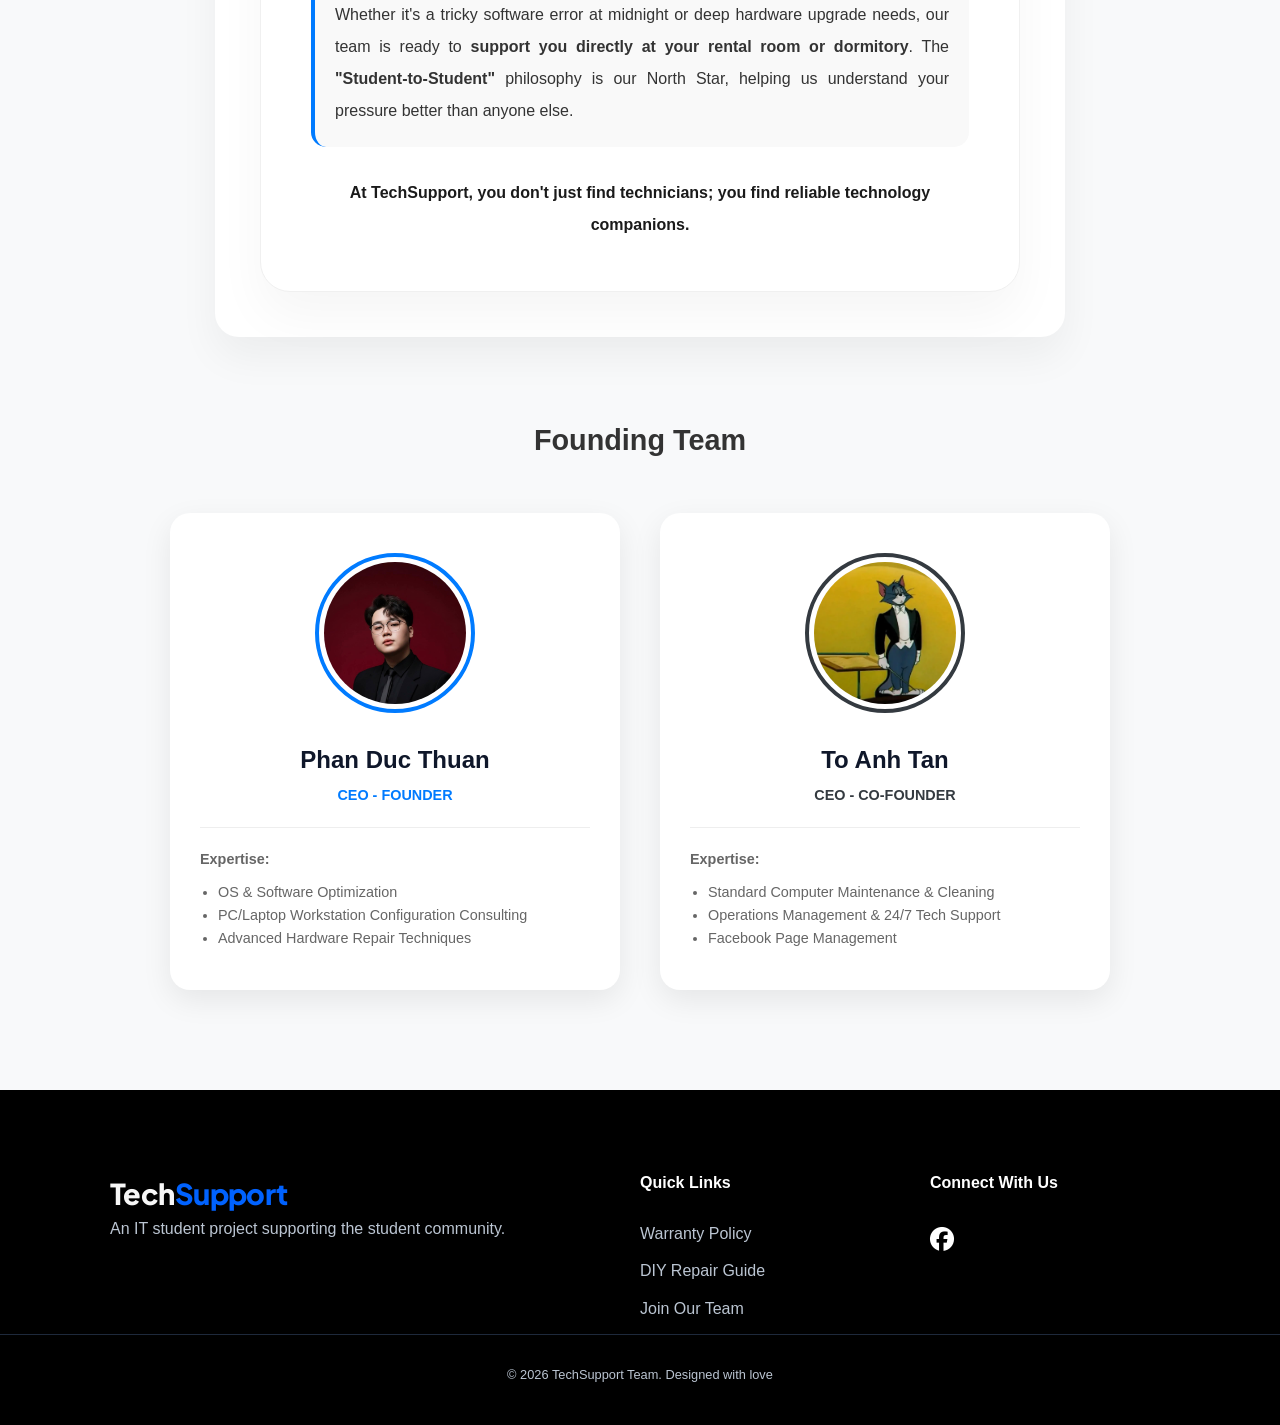
==== commit 910e8468: "Fix image 404 link" ====
--- a/EnIndex.html
+++ b/EnIndex.html
@@ -89,10 +89,10 @@
             </div>
             
             <div class="price-list-container">
-                <img src="EnPricelist.png" alt="TechSupport Price List" class="price-img">
+                <img src="EnPriceList.png" alt="TechSupport Price List" class="price-img">
                 
                 <div class="price-actions">
-                    <a href="EnPricelist.png" target="_blank" class="btn btn-outline">
+                    <a href="EnPriceList.png" target="_blank" class="btn btn-outline">
                         <i class="fa-solid fa-expand"></i> View High-Res Image
                     </a>
                 </div>
